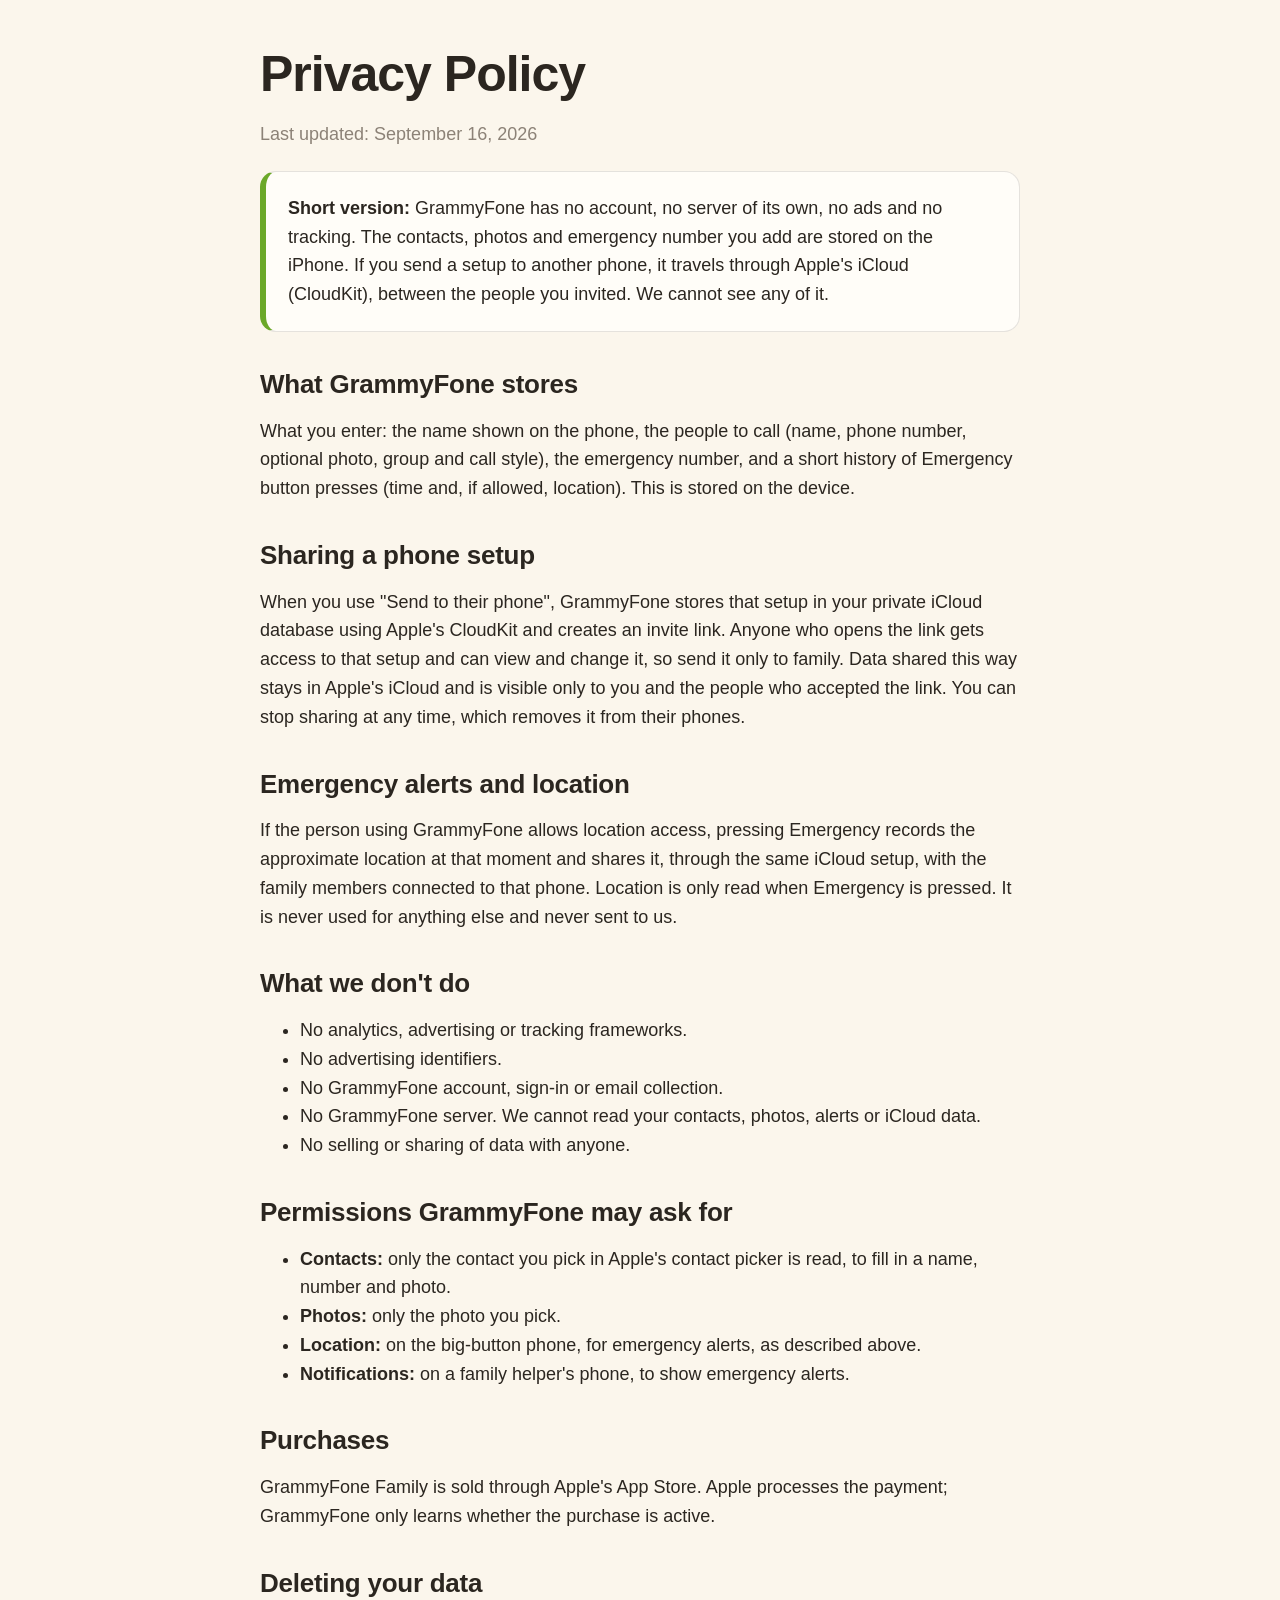
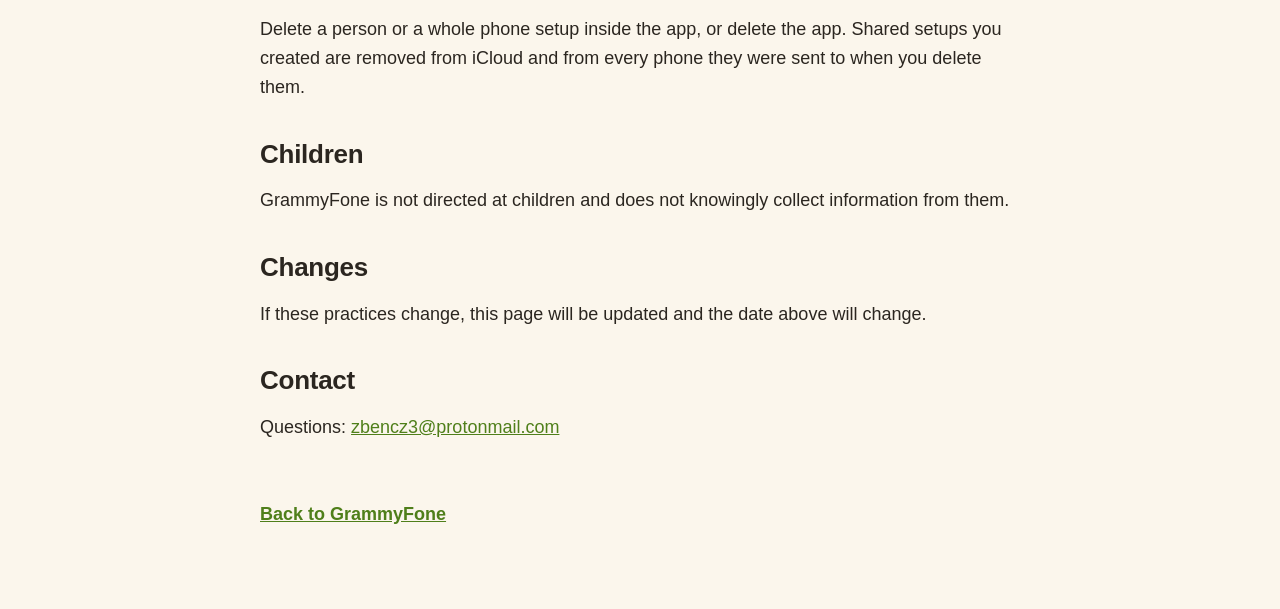
==== privacy.html @ 2f978056 "feat: GrammyFone landing, privacy, support and terms pages Co-Authored-By: Claude Opus 5 (1M context" ====
<!doctype html>
<html lang="en">
<head>
<meta charset="utf-8">
<meta name="viewport" content="width=device-width, initial-scale=1">
<title>Privacy Policy - GrammyFone</title>
<meta name="description" content="GrammyFone privacy policy. No accounts, no tracking, no GrammyFone servers. Contacts sync through Apple iCloud.">
<link rel="icon" href="assets/app-icon.png">
<link rel="stylesheet" href="site.css">
</head>
<body>
<main class="legal-main">
  <h1>Privacy Policy</h1>
  <p class="meta">Last updated: September 16, 2026</p>

  <div class="summary">
    <p><strong>Short version:</strong> GrammyFone has no account, no server of its own, no ads and no tracking. The contacts, photos and emergency number you add are stored on the iPhone. If you send a setup to another phone, it travels through Apple's iCloud (CloudKit), between the people you invited. We cannot see any of it.</p>
  </div>

  <h2>What GrammyFone stores</h2>
  <p>What you enter: the name shown on the phone, the people to call (name, phone number, optional photo, group and call style), the emergency number, and a short history of Emergency button presses (time and, if allowed, location). This is stored on the device.</p>

  <h2>Sharing a phone setup</h2>
  <p>When you use "Send to their phone", GrammyFone stores that setup in your private iCloud database using Apple's CloudKit and creates an invite link. Anyone who opens the link gets access to that setup and can view and change it, so send it only to family. Data shared this way stays in Apple's iCloud and is visible only to you and the people who accepted the link. You can stop sharing at any time, which removes it from their phones.</p>

  <h2>Emergency alerts and location</h2>
  <p>If the person using GrammyFone allows location access, pressing Emergency records the approximate location at that moment and shares it, through the same iCloud setup, with the family members connected to that phone. Location is only read when Emergency is pressed. It is never used for anything else and never sent to us.</p>

  <h2>What we don't do</h2>
  <ul>
    <li>No analytics, advertising or tracking frameworks.</li>
    <li>No advertising identifiers.</li>
    <li>No GrammyFone account, sign-in or email collection.</li>
    <li>No GrammyFone server. We cannot read your contacts, photos, alerts or iCloud data.</li>
    <li>No selling or sharing of data with anyone.</li>
  </ul>

  <h2>Permissions GrammyFone may ask for</h2>
  <ul>
    <li><strong>Contacts:</strong> only the contact you pick in Apple's contact picker is read, to fill in a name, number and photo.</li>
    <li><strong>Photos:</strong> only the photo you pick.</li>
    <li><strong>Location:</strong> on the big-button phone, for emergency alerts, as described above.</li>
    <li><strong>Notifications:</strong> on a family helper's phone, to show emergency alerts.</li>
  </ul>

  <h2>Purchases</h2>
  <p>GrammyFone Family is sold through Apple's App Store. Apple processes the payment; GrammyFone only learns whether the purchase is active.</p>

  <h2>Deleting your data</h2>
  <p>Delete a person or a whole phone setup inside the app, or delete the app. Shared setups you created are removed from iCloud and from every phone they were sent to when you delete them.</p>

  <h2>Children</h2>
  <p>GrammyFone is not directed at children and does not knowingly collect information from them.</p>

  <h2>Changes</h2>
  <p>If these practices change, this page will be updated and the date above will change.</p>

  <h2>Contact</h2>
  <p>Questions: <a href="mailto:zbencz3@protonmail.com?subject=GrammyFone%20privacy">zbencz3@protonmail.com</a></p>

  <a class="back-link" href="./">Back to GrammyFone</a>
</main>
</body>
</html>
---- site.css ----
:root {
  --cream: #fbf6ec;
  --paper: #fffdf8;
  --ink: #2b2620;
  --ink-soft: #5d544a;
  --ink-faint: #8c8277;
  --hairline: rgba(43, 38, 32, 0.12);
  --family: #6ba829;
  --family-deep: #4f7f1a;
  --friends: #ee820d;
  --emergency: #d92121;
  --round: ui-rounded, "SF Pro Rounded", "Nunito", -apple-system, BlinkMacSystemFont, "Segoe UI", Roboto, Arial, sans-serif;
  --radius: 22px;
}

* { box-sizing: border-box; }
html { background: var(--cream); color: var(--ink); font-family: var(--round); scroll-behavior: smooth; }
body { margin: 0; line-height: 1.6; font-size: 18px; -webkit-font-smoothing: antialiased; }
img { max-width: 100%; display: block; }
a { color: var(--family-deep); }
.wrap { width: min(1080px, 100% - 40px); margin-inline: auto; }

.site-header { display: flex; align-items: center; justify-content: space-between; gap: 16px; padding-block: 22px; flex-wrap: wrap; }
.brand { display: flex; align-items: center; gap: 12px; text-decoration: none; color: var(--ink); font-weight: 800; font-size: 22px; }
.brand img { width: 44px; height: 44px; border-radius: 11px; box-shadow: 0 2px 8px rgba(0,0,0,.12); }
.site-header nav { display: flex; gap: 22px; flex-wrap: wrap; }
.site-header nav a { color: var(--ink-soft); text-decoration: none; font-weight: 700; font-size: 16px; }
.site-header nav a:hover { color: var(--ink); }

.hero { padding-block: 40px 72px; }
.hero-grid { display: grid; grid-template-columns: 1.15fr 0.85fr; gap: 48px; align-items: center; }
.eyebrow { display: inline-block; margin: 0 0 14px; padding: 6px 14px; border-radius: 999px; background: rgba(107,168,41,.14); color: var(--family-deep); font-weight: 800; font-size: 15px; letter-spacing: .02em; }
h1 { font-size: clamp(40px, 6vw, 64px); line-height: 1.04; margin: 0 0 20px; letter-spacing: -0.02em; font-weight: 900; }
h1 em { font-style: normal; color: var(--family); }
.lead { font-size: 21px; color: var(--ink-soft); max-width: 36ch; margin: 0 0 30px; }
.actions { display: flex; gap: 14px; flex-wrap: wrap; }
.button { display: inline-flex; align-items: center; justify-content: center; min-height: 56px; padding: 0 26px; border-radius: 16px; font-weight: 800; font-size: 18px; text-decoration: none; }
.button.primary { background: var(--ink); color: var(--paper); }
.button.secondary { background: var(--paper); color: var(--ink); border: 2px solid var(--hairline); }
.store-note { color: var(--ink-faint); font-size: 15px; margin-top: 16px; }

.phone { position: relative; margin-inline: auto; width: min(320px, 100%); border-radius: 46px; padding: 12px; background: #1d1a17; box-shadow: 0 30px 60px -20px rgba(43,38,32,.45); }
.phone img { border-radius: 36px; width: 100%; aspect-ratio: 1320 / 2868; object-fit: cover; background: var(--paper); }
.phone-mock { border-radius: 36px; background: var(--paper); aspect-ratio: 1320 / 2868; padding: 22px 16px; display: flex; flex-direction: column; gap: 12px; }
.phone-mock .hello { font-weight: 900; font-size: 24px; }
.phone-mock .label { font-weight: 900; font-size: 22px; }
.phone-mock .tiles { display: grid; grid-template-columns: 1fr 1fr; gap: 10px; }
.phone-mock .tile { aspect-ratio: 1; border-radius: 18px; display: grid; place-items: center; color: #fff; font-weight: 900; font-size: 34px; }
.phone-mock .sos { margin-top: auto; border-radius: 18px; background: var(--emergency); color: #fff; font-weight: 900; text-align: center; padding: 20px 0; font-size: 22px; letter-spacing: .04em; }

section { padding-block: 56px; }
.section-head { max-width: 680px; margin-bottom: 36px; }
h2 { font-size: clamp(30px, 4vw, 42px); line-height: 1.1; margin: 0 0 14px; letter-spacing: -0.01em; font-weight: 900; }
.section-head p { color: var(--ink-soft); font-size: 20px; margin: 0; }

.cards { display: grid; grid-template-columns: repeat(3, 1fr); gap: 20px; }
.card { background: var(--paper); border-radius: var(--radius); padding: 28px; border: 1px solid var(--hairline); }
.card .dot { width: 48px; height: 48px; border-radius: 14px; display: grid; place-items: center; color: #fff; font-size: 24px; margin-bottom: 16px; }
.card h3 { margin: 0 0 8px; font-size: 22px; font-weight: 900; }
.card p { margin: 0; color: var(--ink-soft); }
.green { background: var(--family); }
.orange { background: var(--friends); }
.red { background: var(--emergency); }

.steps { counter-reset: step; display: grid; grid-template-columns: repeat(3, 1fr); gap: 20px; list-style: none; padding: 0; margin: 0; }
.steps li { background: var(--paper); border-radius: var(--radius); padding: 28px; border: 1px solid var(--hairline); }
.steps li::before { counter-increment: step; content: counter(step); display: grid; place-items: center; width: 40px; height: 40px; border-radius: 50%; background: var(--ink); color: var(--paper); font-weight: 900; margin-bottom: 14px; }
.steps strong { display: block; font-size: 20px; margin-bottom: 6px; }
.steps span { color: var(--ink-soft); }

.shots { display: grid; grid-template-columns: repeat(4, 1fr); gap: 18px; }
.shots img { border-radius: 26px; border: 1px solid var(--hairline); box-shadow: 0 16px 30px -18px rgba(43,38,32,.4); }

.pricing { background: var(--ink); color: var(--paper); border-radius: 32px; padding: 44px; display: grid; grid-template-columns: 1fr 1fr; gap: 36px; align-items: center; }
.pricing h2 { color: var(--paper); }
.pricing p { color: rgba(255,253,248,.75); }
.pricing ul { margin: 0; padding-left: 22px; }
.pricing li { margin-bottom: 8px; }

.site-footer { padding-block: 40px 60px; color: var(--ink-faint); font-size: 15px; display: flex; gap: 20px; flex-wrap: wrap; justify-content: space-between; border-top: 1px solid var(--hairline); margin-top: 40px; }
.site-footer a { color: var(--ink-soft); margin-right: 18px; }

.legal-main { width: min(760px, 100% - 40px); margin: 0 auto; padding-block: 48px 80px; }
.legal-main h1 { font-size: clamp(36px, 5vw, 50px); }
.legal-main h2 { font-size: 26px; margin-top: 38px; }
.legal-main .meta { color: var(--ink-faint); }
.summary { background: var(--paper); border: 1px solid var(--hairline); border-left: 6px solid var(--family); border-radius: 16px; padding: 4px 22px; margin: 22px 0; }
.back-link { display: inline-block; margin-top: 40px; font-weight: 800; }

@media (max-width: 860px) {
  .hero-grid, .pricing { grid-template-columns: 1fr; }
  .cards, .steps { grid-template-columns: 1fr; }
  .shots { grid-template-columns: repeat(2, 1fr); }
  .pricing { padding: 30px; }
}
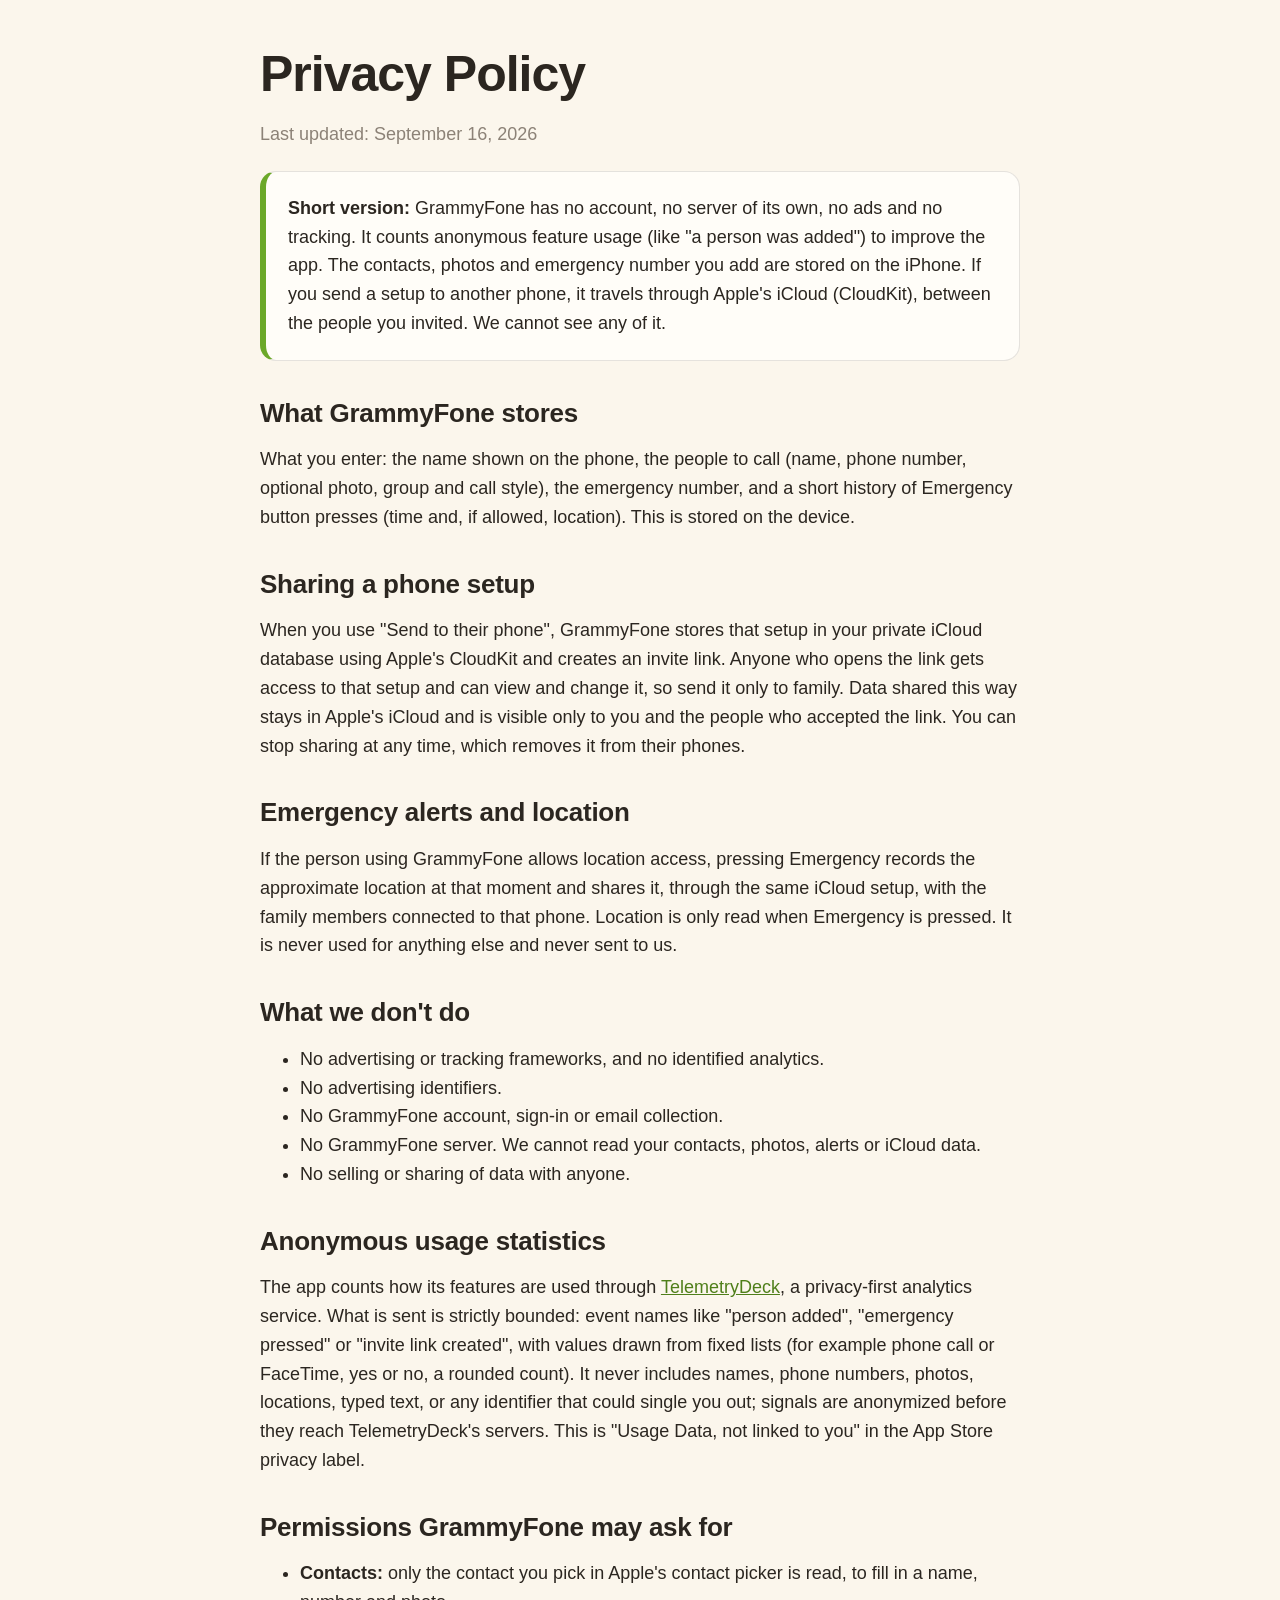
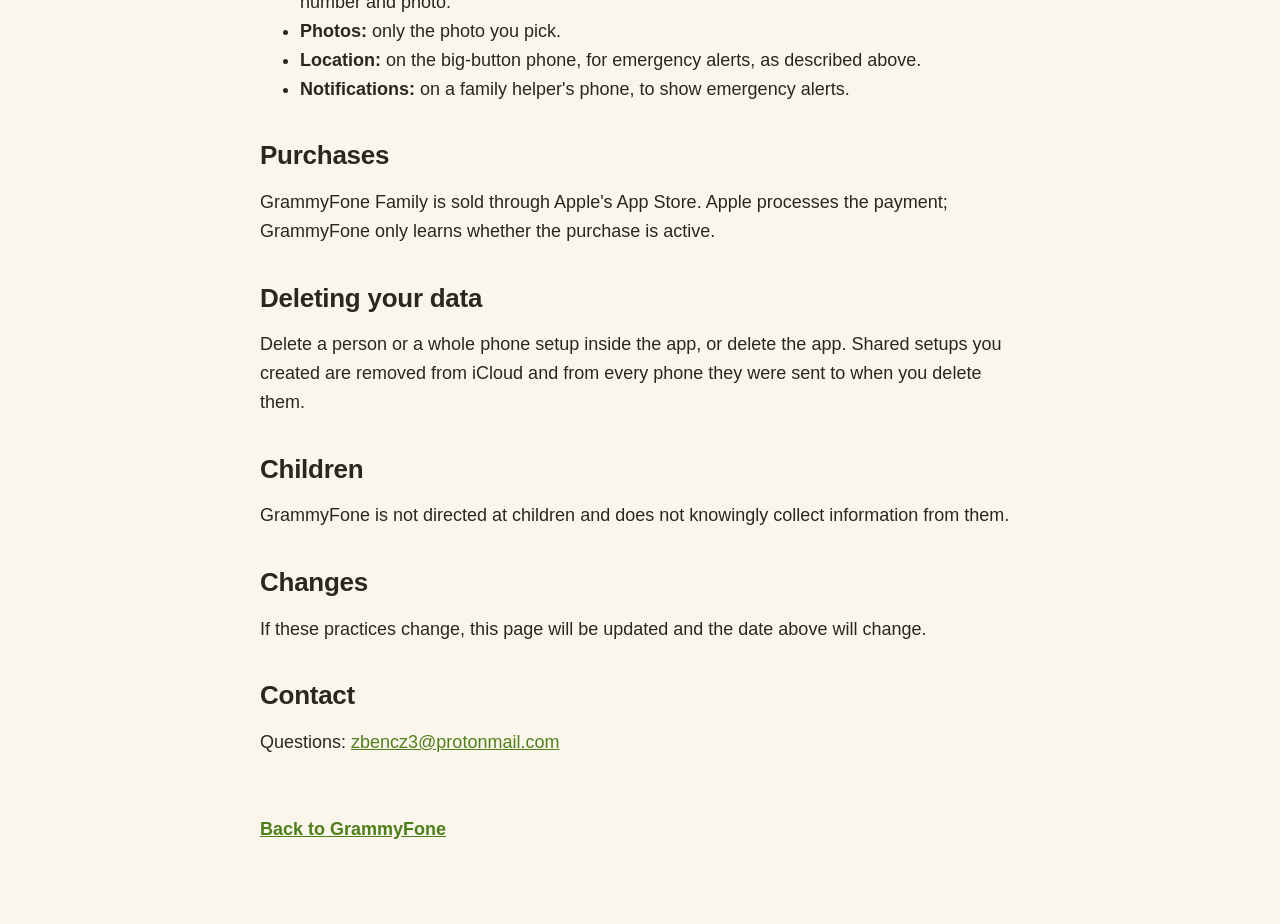
==== commit 484114a2: "docs: privacy policy covers anonymous usage statistics Co-Authored-By: Claude Opus 5 (1M context) <n" ====
--- a/privacy.html
+++ b/privacy.html
@@ -14,7 +14,7 @@
   <p class="meta">Last updated: September 16, 2026</p>
 
   <div class="summary">
-    <p><strong>Short version:</strong> GrammyFone has no account, no server of its own, no ads and no tracking. The contacts, photos and emergency number you add are stored on the iPhone. If you send a setup to another phone, it travels through Apple's iCloud (CloudKit), between the people you invited. We cannot see any of it.</p>
+    <p><strong>Short version:</strong> GrammyFone has no account, no server of its own, no ads and no tracking. It counts anonymous feature usage (like "a person was added") to improve the app. The contacts, photos and emergency number you add are stored on the iPhone. If you send a setup to another phone, it travels through Apple's iCloud (CloudKit), between the people you invited. We cannot see any of it.</p>
   </div>
 
   <h2>What GrammyFone stores</h2>
@@ -28,12 +28,15 @@
 
   <h2>What we don't do</h2>
   <ul>
-    <li>No analytics, advertising or tracking frameworks.</li>
+    <li>No advertising or tracking frameworks, and no identified analytics.</li>
     <li>No advertising identifiers.</li>
     <li>No GrammyFone account, sign-in or email collection.</li>
     <li>No GrammyFone server. We cannot read your contacts, photos, alerts or iCloud data.</li>
     <li>No selling or sharing of data with anyone.</li>
   </ul>
+
+  <h2>Anonymous usage statistics</h2>
+  <p>The app counts how its features are used through <a href="https://telemetrydeck.com/privacy">TelemetryDeck</a>, a privacy-first analytics service. What is sent is strictly bounded: event names like "person added", "emergency pressed" or "invite link created", with values drawn from fixed lists (for example phone call or FaceTime, yes or no, a rounded count). It never includes names, phone numbers, photos, locations, typed text, or any identifier that could single you out; signals are anonymized before they reach TelemetryDeck's servers. This is "Usage Data, not linked to you" in the App Store privacy label.</p>
 
   <h2>Permissions GrammyFone may ask for</h2>
   <ul>
